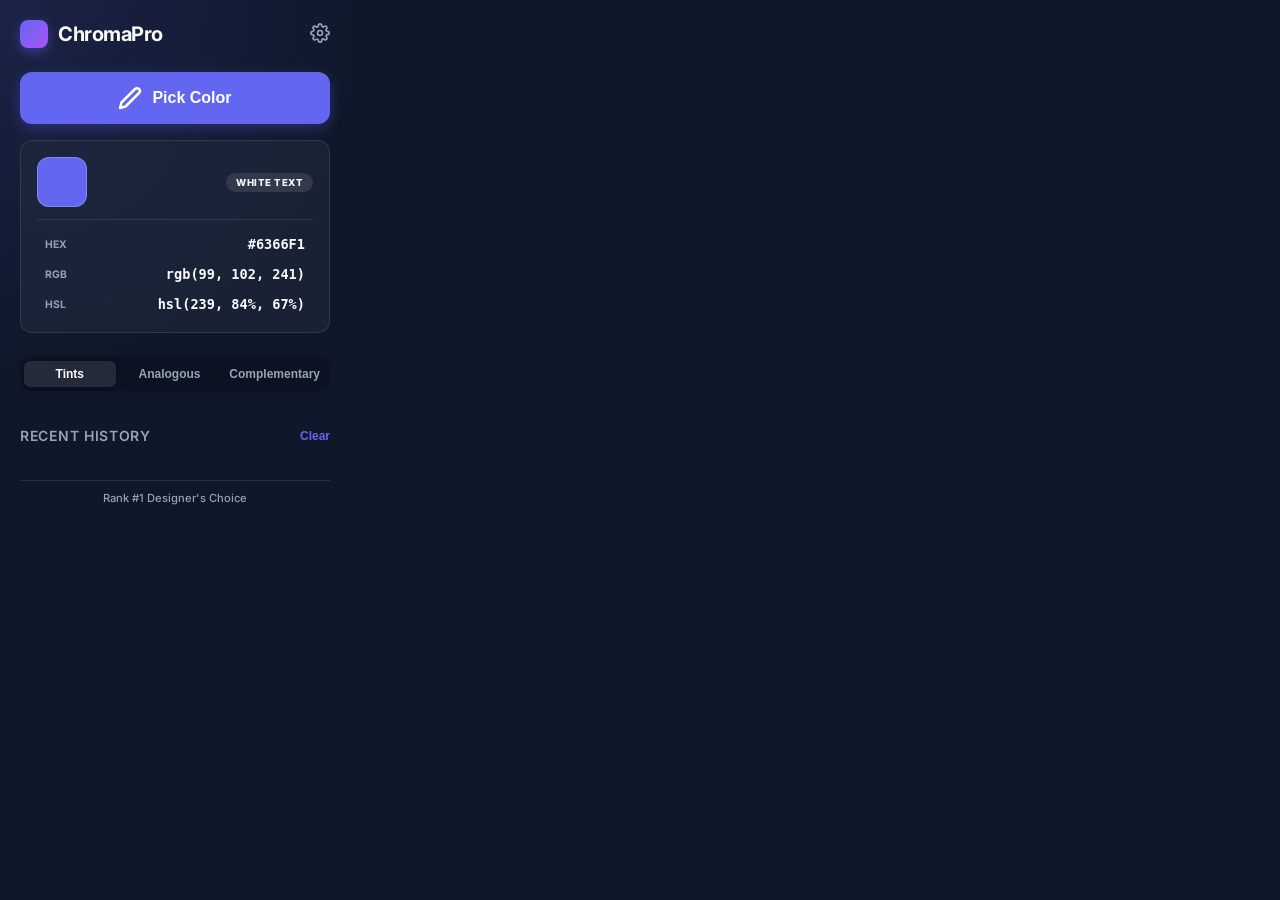
==== popup.html @ a2317b65 "Initial commit: ChromaPro Color Picker Extension & Landing Page" ====
<!DOCTYPE html>
<html lang="en">
<head>
  <meta charset="UTF-8">
  <meta name="viewport" content="width=device-width, initial-scale=1.0">
  <title>ChromaPro Color Picker</title>
  <link rel="preconnect" href="https://fonts.googleapis.com">
  <link rel="preconnect" href="https://fonts.gstatic.com" crossorigin>
  <link href="https://fonts.googleapis.com/css2?family=Inter:wght@400;500;600;700&display=swap" rel="stylesheet">
  <link rel="stylesheet" href="popup.css">
</head>
<body>
  <div class="app-container">
    <header>
      <div class="logo">
        <div class="logo-icon"></div>
        <h1>ChromaPro</h1>
      </div>
      <button id="settingsBtn" class="icon-btn">
        <svg viewBox="0 0 24 24" width="20" height="20" fill="none" stroke="currentColor" stroke-width="2" stroke-linecap="round" stroke-linejoin="round"><circle cx="12" cy="12" r="3"></circle><path d="M19.4 15a1.65 1.65 0 0 0 .33 1.82l.06.06a2 2 0 0 1 0 2.83 2 2 0 0 1-2.83 0l-.06-.06a1.65 1.65 0 0 0-1.82-.33 1.65 1.65 0 0 0-1 1.51V21a2 2 0 0 1-2 2 2 2 0 0 1-2-2v-.09A1.65 1.65 0 0 0 9 19.4a1.65 1.65 0 0 0-1.82.33l-.06.06a2 2 0 0 1-2.83 0 2 2 0 0 1 0-2.83l.06-.06a1.65 1.65 0 0 0 .33-1.82 1.65 1.65 0 0 0-1.51-1H3a2 2 0 0 1-2-2 2 2 0 0 1 2-2h.09A1.65 1.65 0 0 0 4.6 9a1.65 1.65 0 0 0-.33-1.82l-.06-.06a2 2 0 0 1 0-2.83 2 2 0 0 1 2.83 0l.06.06a1.65 1.65 0 0 0 1.82.33H9a1.65 1.65 0 0 0 1-1.51V3a2 2 0 0 1 2-2 2 2 0 0 1 2 2v.09a1.65 1.65 0 0 0 1 1.51 1.65 1.65 0 0 0 1.82-.33l.06-.06a2 2 0 0 1 2.83 0 2 2 0 0 1 0 2.83l-.06.06a1.65 1.65 0 0 0-.33 1.82V9a1.65 1.65 0 0 0 1.51 1H21a2 2 0 0 1 2 2 2 2 0 0 1-2 2h-.09a1.65 1.65 0 0 0-1.51 1z"></path></svg>
      </button>
    </header>

    <main>
      <div class="picker-section">
        <button id="pickBtn" class="primary-btn">
          <svg viewBox="0 0 24 24" width="24" height="24" fill="none" stroke="currentColor" stroke-width="2.5" stroke-linecap="round" stroke-linejoin="round"><path d="M17 3a2.828 2.828 0 1 1 4 4L7.5 20.5 2 22l1.5-5.5L17 3z"></path></svg>
          Pick Color
        </button>
        <div class="current-color-card" id="colorDisplay">
          <div class="card-top">
            <div class="color-preview" id="colorPreview"></div>
            <div class="accessibility-badge" id="contrastBadge">White Text</div>
          </div>
          
          <div class="color-info">
            <div class="value-row" data-type="hex">
              <span class="label">HEX</span>
              <span class="value" id="hexText">#6366F1</span>
            </div>
            <div class="value-row" data-type="rgb">
              <span class="label">RGB</span>
              <span class="value" id="rgbText">rgb(99, 102, 241)</span>
            </div>
            <div class="value-row" data-type="hsl">
              <span class="label">HSL</span>
              <span class="value" id="hslText">hsl(239, 84%, 67%)</span>
            </div>
          </div>
        </div>
      </div>

      <div id="toast" class="toast">Copied to clipboard!</div>

      <section class="palette-section">
        <div class="tabs">
          <button class="tab-btn active" data-mode="tints">Tints</button>
          <button class="tab-btn" data-mode="analogous">Analogous</button>
          <button class="tab-btn" data-mode="complementary">Complementary</button>
        </div>
        <div class="palette-grid" id="paletteGrid">
          <!-- Generated palette will be injected here -->
        </div>
      </section>

      <section class="history-section">
        <div class="section-header">
          <h2>Recent History</h2>
          <button id="clearHistory" class="text-btn">Clear</button>
        </div>
        <div class="history-grid" id="historyGrid">
          <!-- History items will be injected here -->
        </div>
      </section>
    </main>

    <footer>
      <p>Rank #1 Designer's Choice</p>
    </footer>
  </div>
  <script src="popup.js"></script>
</body>
</html>
---- popup.css ----
:root {
  --primary: #6366f1;
  --primary-hover: #4f46e5;
  --bg-dark: #0f172a;
  --card-bg: rgba(30, 41, 59, 0.7);
  --text-main: #f8fafc;
  --text-muted: #94a3b8;
  --glass-border: rgba(255, 255, 255, 0.1);
  --radius: 12px;
}

* {
  margin: 0;
  padding: 0;
  box-sizing: border-box;
}

body {
  font-family: 'Inter', sans-serif;
  background-color: var(--bg-dark);
  color: var(--text-main);
  width: 350px;
  min-height: 450px;
  overflow-x: hidden;
}

.app-container {
  padding: 20px;
  background: radial-gradient(circle at top left, rgba(99, 102, 241, 0.15), transparent 60%);
  animation: fadeIn 0.4s ease-out;
}

header {
  display: flex;
  justify-content: space-between;
  align-items: center;
  margin-bottom: 24px;
}

.logo {
  display: flex;
  align-items: center;
  gap: 10px;
}

.logo-icon {
  width: 28px;
  height: 28px;
  background: linear-gradient(135deg, #6366f1, #a855f7);
  border-radius: 8px;
  box-shadow: 0 4px 12px rgba(99, 102, 241, 0.4);
}

h1 {
  font-size: 1.25rem;
  font-weight: 700;
  letter-spacing: -0.025em;
}

.icon-btn {
  background: none;
  border: none;
  color: var(--text-muted);
  cursor: pointer;
  transition: color 0.2s;
}

.icon-btn:hover {
  color: var(--text-main);
}

.picker-section {
  display: flex;
  flex-direction: column;
  gap: 16px;
  margin-bottom: 24px;
}

.primary-btn {
  background: var(--primary);
  color: white;
  border: none;
  padding: 14px;
  border-radius: var(--radius);
  font-weight: 600;
  font-size: 1rem;
  display: flex;
  align-items: center;
  justify-content: center;
  gap: 10px;
  cursor: pointer;
  transition: all 0.2s cubic-bezier(0.4, 0, 0.2, 1);
  box-shadow: 0 4px 14px rgba(99, 102, 241, 0.3);
}

.primary-btn:hover {
  background: var(--primary-hover);
  transform: translateY(-1px);
  box-shadow: 0 6px 20px rgba(99, 102, 241, 0.4);
}

.current-color-card {
  background: var(--card-bg);
  backdrop-filter: blur(12px);
  border: 1px solid var(--glass-border);
  border-radius: var(--radius);
  padding: 16px;
  display: flex;
  flex-direction: column;
  gap: 12px;
  position: relative;
}

.card-top {
  display: flex;
  align-items: center;
  justify-content: space-between;
  width: 100%;
}

.color-preview {
  width: 50px;
  height: 50px;
  border-radius: 12px;
  background-color: var(--primary);
  box-shadow: inset 0 0 0 1px rgba(255, 255, 255, 0.2);
  flex-shrink: 0;
}

.accessibility-badge {
  padding: 4px 10px;
  border-radius: 20px;
  font-size: 0.6rem;
  font-weight: 800;
  text-transform: uppercase;
  background: rgba(255, 255, 255, 0.1);
  letter-spacing: 0.05em;
  white-space: nowrap;
}

.color-info {
  display: flex;
  flex-direction: column;
  gap: 6px;
  width: 100%;
  border-top: 1px solid var(--glass-border);
  padding-top: 12px;
}

.value-row {
  display: flex;
  justify-content: space-between;
  align-items: center;
  font-family: 'Inter', sans-serif;
  cursor: pointer;
  padding: 4px 8px;
  border-radius: 6px;
  transition: background 0.2s;
}

.value-row:hover {
  background: rgba(255, 255, 255, 0.05);
}

.value-row .label {
  font-size: 0.65rem;
  font-weight: 700;
  color: var(--text-muted);
}

.value-row .value {
  font-size: 0.85rem;
  font-weight: 600;
  font-family: 'Monaco', monospace;
}

.tabs {
  display: flex;
  gap: 8px;
  margin-bottom: 12px;
  background: rgba(0,0,0,0.2);
  padding: 4px;
  border-radius: 10px;
}

.tab-btn {
  flex: 1;
  background: none;
  border: none;
  color: var(--text-muted);
  font-size: 0.75rem;
  font-weight: 600;
  padding: 6px;
  border-radius: 6px;
  cursor: pointer;
  transition: all 0.2s;
}

.tab-btn.active {
  background: rgba(255, 255, 255, 0.1);
  color: var(--text-main);
  box-shadow: 0 2px 8px rgba(0,0,0,0.2);
}

.toast {
  position: fixed;
  bottom: 20px;
  left: 50%;
  transform: translateX(-50%) translateY(100px);
  background: #22c55e;
  color: white;
  padding: 10px 20px;
  border-radius: 30px;
  font-size: 0.85rem;
  font-weight: 600;
  z-index: 1000;
  transition: transform 0.3s cubic-bezier(0.175, 0.885, 0.32, 1.275);
  box-shadow: 0 10px 20px rgba(0,0,0,0.3);
}

.toast.show {
  transform: translateX(-50%) translateY(0);
}

.section-header {
  display: flex;
  justify-content: space-between;
  align-items: center;
  margin-bottom: 12px;
}

.section-header h2 {
  font-size: 0.875rem;
  text-transform: uppercase;
  letter-spacing: 0.05em;
  color: var(--text-muted);
  font-weight: 600;
}

.text-btn {
  background: none;
  border: none;
  color: var(--primary);
  font-size: 0.75rem;
  font-weight: 600;
  cursor: pointer;
}

.history-grid, .palette-grid {
  display: grid;
  grid-template-columns: repeat(6, 1fr);
  gap: 8px;
  margin-bottom: 24px;
}

.history-item, .palette-item {
  aspect-ratio: 1;
  border-radius: 8px;
  cursor: pointer;
  transition: transform 0.2s, box-shadow 0.2s;
  box-shadow: inset 0 0 0 1px rgba(255, 255, 255, 0.1);
}

.history-item:hover, .palette-item:hover {
  transform: scale(1.1);
  box-shadow: 0 4px 12px rgba(0,0,0,0.3);
}

footer {
  text-align: center;
  padding-top: 10px;
  border-top: 1px solid var(--glass-border);
}

footer p {
  font-size: 0.7rem;
  color: var(--text-muted);
  font-weight: 500;
}

@keyframes fadeIn {
  from { opacity: 0; transform: translateY(10px); }
  to { opacity: 1; transform: translateY(0); }
}
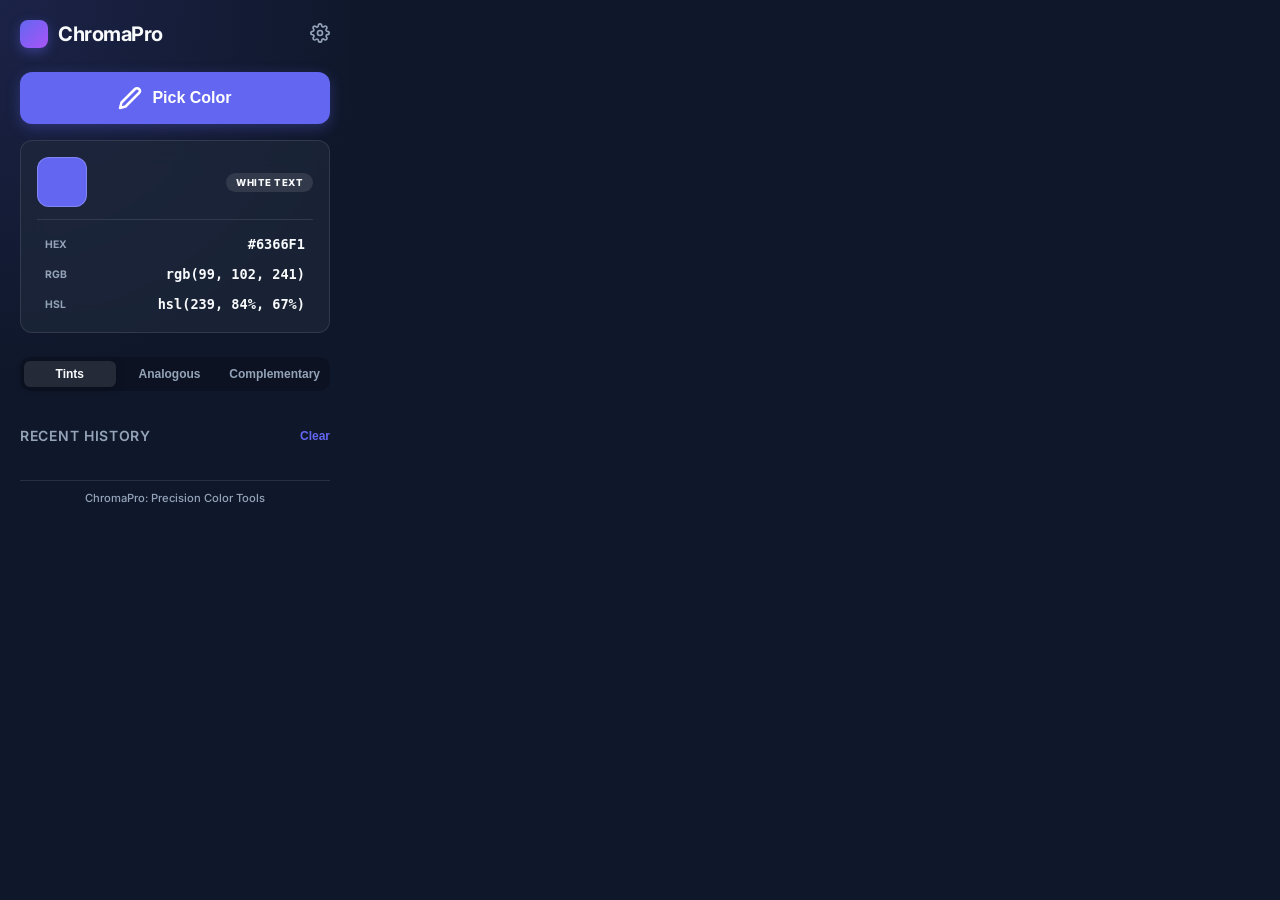
==== commit 68b5adfa: "Resolve Chrome Web Store rejection: remove misleading metadata, update privacy policy, consolidate p" ====
--- a/popup.html
+++ b/popup.html
@@ -75,7 +75,7 @@
     </main>
 
     <footer>
-      <p>Rank #1 Designer's Choice</p>
+      <p>ChromaPro: Precision Color Tools</p>
     </footer>
   </div>
   <script src="popup.js"></script>
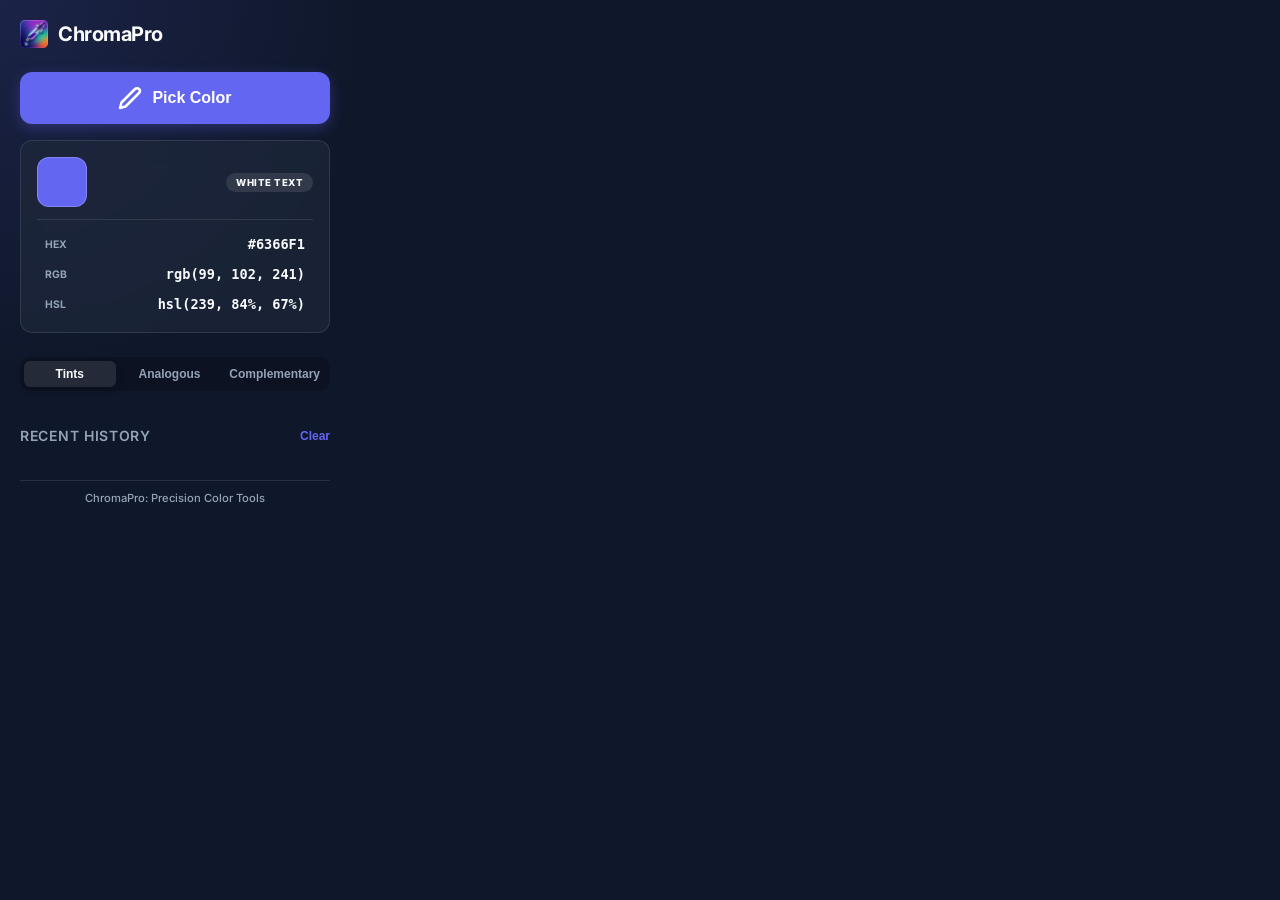
==== commit ec654cda: "style: replace placeholder icon with logo, remove non-functional settings button, and fix header lay" ====
--- a/popup.html
+++ b/popup.html
@@ -13,12 +13,9 @@
   <div class="app-container">
     <header>
       <div class="logo">
-        <div class="logo-icon"></div>
+        <img src="icons/icon128.png" alt="ChromaPro Logo" class="logo-img">
         <h1>ChromaPro</h1>
       </div>
-      <button id="settingsBtn" class="icon-btn">
-        <svg viewBox="0 0 24 24" width="20" height="20" fill="none" stroke="currentColor" stroke-width="2" stroke-linecap="round" stroke-linejoin="round"><circle cx="12" cy="12" r="3"></circle><path d="M19.4 15a1.65 1.65 0 0 0 .33 1.82l.06.06a2 2 0 0 1 0 2.83 2 2 0 0 1-2.83 0l-.06-.06a1.65 1.65 0 0 0-1.82-.33 1.65 1.65 0 0 0-1 1.51V21a2 2 0 0 1-2 2 2 2 0 0 1-2-2v-.09A1.65 1.65 0 0 0 9 19.4a1.65 1.65 0 0 0-1.82.33l-.06.06a2 2 0 0 1-2.83 0 2 2 0 0 1 0-2.83l.06-.06a1.65 1.65 0 0 0 .33-1.82 1.65 1.65 0 0 0-1.51-1H3a2 2 0 0 1-2-2 2 2 0 0 1 2-2h.09A1.65 1.65 0 0 0 4.6 9a1.65 1.65 0 0 0-.33-1.82l-.06-.06a2 2 0 0 1 0-2.83 2 2 0 0 1 2.83 0l.06.06a1.65 1.65 0 0 0 1.82.33H9a1.65 1.65 0 0 0 1-1.51V3a2 2 0 0 1 2-2 2 2 0 0 1 2 2v.09a1.65 1.65 0 0 0 1 1.51 1.65 1.65 0 0 0 1.82-.33l.06-.06a2 2 0 0 1 2.83 0 2 2 0 0 1 0 2.83l-.06.06a1.65 1.65 0 0 0-.33 1.82V9a1.65 1.65 0 0 0 1.51 1H21a2 2 0 0 1 2 2 2 2 0 0 1-2 2h-.09a1.65 1.65 0 0 0-1.51 1z"></path></svg>
-      </button>
     </header>
 
     <main>
--- a/popup.css
+++ b/popup.css
@@ -43,30 +43,17 @@
   gap: 10px;
 }
 
-.logo-icon {
+.logo-img {
   width: 28px;
   height: 28px;
-  background: linear-gradient(135deg, #6366f1, #a855f7);
-  border-radius: 8px;
-  box-shadow: 0 4px 12px rgba(99, 102, 241, 0.4);
+  object-fit: contain;
+  display: block;
 }
 
 h1 {
   font-size: 1.25rem;
   font-weight: 700;
   letter-spacing: -0.025em;
-}
-
-.icon-btn {
-  background: none;
-  border: none;
-  color: var(--text-muted);
-  cursor: pointer;
-  transition: color 0.2s;
-}
-
-.icon-btn:hover {
-  color: var(--text-main);
 }
 
 .picker-section {
